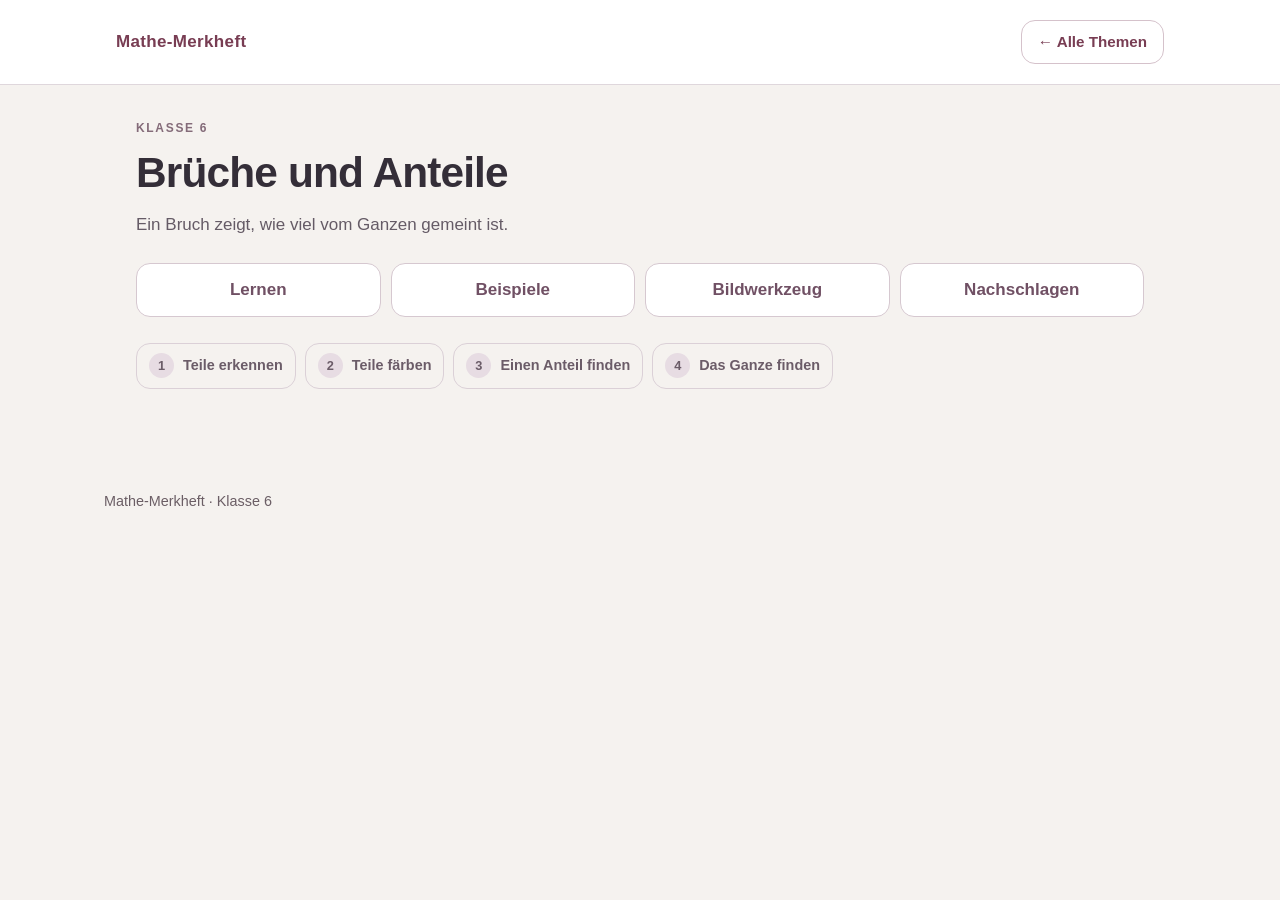
==== brueche.html @ 43931e5a "Abgenommene Erklär-Assets V2 mit frischer Browser-Cachekennung für brueche.html" ====
<!doctype html>
<html lang="de"><head><meta charset="utf-8"><meta name="viewport" content="width=device-width,initial-scale=1"><title>Brüche und Anteile · Mathe-Merkheft</title>
<link rel="stylesheet" href="merkheft.css?v=20261031r21"><link rel="stylesheet" href="bildlabor.css?v=20261031r21"><link rel="stylesheet" href="anfasslabor.css?v=20261031r21"><link rel="stylesheet" href="rechenbilder.css?v=20261031r21"><link rel="stylesheet" href="course.css?v=20261104e2"></head>
<body data-topic="brueche" class="course-page"><header><div class="course-top"><a href="index.html" class="brand">Mathe-Merkheft</a><a href="index.html" class="home-link">← Alle Themen</a></div></header>
<main id="course-main"><div class="course-heading"><span class="course-kicker">KLASSE 6</span><h1>Brüche und Anteile</h1><p id="course-goal"></p></div>
<nav class="course-tabs" aria-label="Bereich wählen"><button type="button" data-mode="learn" aria-controls="learn-pane">Lernen</button><button type="button" data-mode="examples" aria-controls="examples-pane">Beispiele</button><button type="button" data-mode="tool" aria-controls="tool-pane">Bildwerkzeug</button><button type="button" data-mode="reference" aria-controls="reference-pane">Nachschlagen</button></nav>
<section id="learn-pane"><nav id="lesson-path" aria-label="Lernweg"></nav><div id="learn-reader"></div></section>
<section id="examples-pane" hidden><label class="example-label" for="example-select">Welche Aufgabe möchtest du ansehen?</label><select id="example-select"></select><div id="example-reader"></div><nav class="example-pager" aria-label="Beispiel wechseln"><button id="case-prev" type="button">← Voriges Beispiel</button><span id="case-position" aria-live="polite"></span><button id="case-next" type="button">Nächstes Beispiel →</button></nav></section>
<section id="tool-pane" hidden><div class="tool-note">Hier kannst du eigene Zahlen ausprobieren.</div><section id="werkzeug" class="lab"><h2>Das Bild verändern</h2></section></section>
<section id="reference-pane" hidden></section>
<noscript>Bitte aktiviere JavaScript, damit du die Bilder und Rechenschritte sehen kannst.</noscript></main><footer>Mathe-Merkheft · Klasse 6</footer>
<script src="course-data.js?v=20261031r21" defer></script><script src="bildlabor.js?v=20261031r21" defer></script><script src="werkzeugbilder.js?v=20261031r21" defer></script><script src="anfasslabor.js?v=20261031r21" defer></script><script src="rechenbilder.js?v=20261031r21" defer></script><script src="erklaer-entscheidungen.js?v=20261104e2" defer></script><script src="course.js?v=20261104e2" defer></script></body></html>
---- merkheft.css ----
@charset "UTF-8";
:root{--paper:#fffdf8;--bg:#f4eee7;--ink:#302930;--muted:#6b5e65;--brand:#783d53;--blue:#326b82;--gold:#b77730;--line:#dfd2cb;--rose:#f4e3e8;--soft:#e8f0ef;--shadow:0 8px 28px #55313b0a}
*{box-sizing:border-box}html{scroll-behavior:auto;scroll-padding-top:18px}body{margin:0;color:var(--ink);background:var(--bg);font:17px/1.7 Arial,Helvetica,sans-serif}header{background:var(--brand);color:white}.top{max-width:1120px;margin:auto;display:flex;align-items:center;justify-content:space-between;gap:16px;padding:20px 24px}.brand{font-weight:700;letter-spacing:.02em;color:inherit;text-decoration:none}main{max-width:1120px;padding:38px 24px 56px;margin:auto}h1{font-size:clamp(2rem,5vw,3.5rem);line-height:1.15;font-weight:700;letter-spacing:-.035em;margin:14px 0 20px;max-width:900px}h2{font-size:1.5rem;line-height:1.35;margin:0 0 22px}h3{font-size:1.28rem;line-height:1.4;margin:4px 0 22px}a{color:var(--brand)}button,input,select{font:inherit}button,select,input[type=search],input[type=number]{min-height:48px;border:1px solid var(--line);border-radius:14px;padding:10px 14px;background:#fff;color:var(--ink);max-width:100%}button{cursor:pointer;color:var(--brand);font-weight:700}button:hover,summary:hover{background:var(--rose)}button:focus-visible,summary:focus-visible,a:focus-visible,input:focus-visible,select:focus-visible{outline:3px solid var(--blue);outline-offset:4px}input[type=range]{accent-color:var(--brand);width:100%;min-height:44px;cursor:pointer}select{width:100%}label{font-weight:700;display:block}output{color:var(--brand);font-weight:700}section{margin:30px 0;background:var(--paper);border:1px solid var(--line);border-radius:24px;padding:28px;box-shadow:var(--shadow)}.eyebrow,.type{color:var(--brand);font-size:.76rem;letter-spacing:.12em;font-weight:700}.subtitle{color:var(--muted)}.nav,.topics{display:flex;flex-wrap:wrap;gap:10px;margin:26px 0}.nav a,.topics a{background:var(--paper);border:1px solid var(--line);border-radius:14px;min-height:48px;padding:10px 16px;text-decoration:none}.nav a:hover,.topics a:hover{background:var(--rose)}.rules{margin:0;padding-left:26px}.rules li{padding:10px 12px;margin:6px 0;border-radius:10px;background:#f6efeb}.rules li::marker{font-weight:700;color:var(--brand)}.fraction{display:inline-flex;vertical-align:middle;flex-direction:column;text-align:center;line-height:1.2;margin:3px .18em;min-width:.7em;font-variant-numeric:tabular-nums;white-space:nowrap}.fraction>span:first-child{border-bottom:1.5px solid currentColor;padding:0 .16em .12em}.fraction>span:last-child{padding:.12em .16em 0}.lab{background:linear-gradient(140deg,#fffdf8,#f8edf0);border-color:#cbaeb6}.controls{display:grid;grid-template-columns:repeat(2,minmax(0,1fr));gap:22px;margin:18px 0}.control-box{background:#ffffffb0;padding:16px;border:1px solid var(--line);border-radius:16px}.control-box small{color:var(--muted)}.board{margin:22px 0 10px;background:#fffdfb;padding:24px;border:1px solid var(--line);border-radius:18px;overflow:hidden}.board svg,.case-model svg{width:100%;height:auto;display:block;max-height:330px}.board svg text,.case-model svg text{font:16px Arial,Helvetica,sans-serif;fill:var(--ink)}.observation{padding:16px 18px;border-left:4px solid var(--blue);background:var(--soft);border-radius:12px;margin:18px 0}.explain{margin:10px 0;padding-left:23px}.explain li{margin:10px 0;padding-left:5px}.explain li::marker{color:var(--brand)}.navigator{display:grid;grid-template-columns:1fr 1fr;gap:12px 22px;background:#f5ece9;padding:20px;border:1px solid var(--line);border-radius:18px;margin-bottom:28px}.navigator label:first-child{grid-column:1;grid-row:1}.navigator input{grid-column:1;grid-row:2;width:100%}.navigator label[for=task-jump]{grid-column:2;grid-row:1}.navigator select{grid-column:2;grid-row:2}.navigator output{align-self:center}.navigator button{justify-self:end}.case{border:1px solid var(--line);border-radius:20px;margin:24px 0 32px;padding:26px;background:white;scroll-margin-top:18px}.case:target,.case:focus{outline:3px solid #bd8b9c;outline-offset:4px}.question{background:#f7f0e9;border-radius:14px;padding:18px;margin-bottom:20px}.question b,.heft>b,.control>b{display:block;font-size:.8rem;color:var(--brand);text-transform:uppercase;letter-spacing:.06em;margin-bottom:12px}details{border:1px solid var(--line);border-radius:14px;margin:12px 0;background:#fffdfb;padding:0 16px}summary{cursor:pointer;padding:14px 0;font-weight:700;min-height:52px;line-height:1.5}details[open]>summary{border-bottom:1px solid var(--line);margin-bottom:16px}details[open]{padding-bottom:14px}.pit{border-color:#e3c9a3;background:#fff8ee}.transfer{border-color:#bed4cc;background:#f0f7f3}.work-steps{list-style:none;padding:0;counter-reset:step}.work-steps>li{border-left:3px solid #b8d2d4;padding:8px 14px;margin:18px 0;background:#f3f8f7;border-radius:0 12px 12px 0}.work-steps>li>b{font-size:.85rem;color:var(--blue)}.step-actions{display:flex;align-items:center;gap:14px;flex-wrap:wrap;padding:12px 0}.step-progress{font-size:.9rem;color:var(--muted)}.heft{padding:18px;background:repeating-linear-gradient(#fdfbf7,#fdfbf7 31px,#e8e1d8 32px);border:1px solid var(--line);border-radius:12px;margin:18px 0}.math-line{min-height:36px;padding:8px 0;overflow-wrap:anywhere}.control{margin:18px 0;padding:16px;background:#eaf3ee;border-radius:12px}.case-model{padding:12px 0}.tiles{display:grid;gap:4px;margin:12px auto;max-width:540px}.tile{aspect-ratio:1;background:#efe8de;border:1px solid #b8a8a2;border-radius:3px}.tile.on{background:var(--brand)}.tile.small{aspect-ratio:1.7}.bar{height:54px;display:flex;border:1px solid #6c4b58;background:#f8f0eb;border-radius:5px;overflow:hidden;margin:12px 0}.bar i{flex:1;border-right:1px solid #957480;min-width:0}.bar i:last-child{border:0}.bar .on{background:var(--brand)}.bar-row{margin:16px 0}.math-label{text-align:center;font-size:1.4rem;margin:18px 0;line-height:1.8;overflow-wrap:anywhere}.two-models{display:grid;grid-template-columns:1fr 1fr;gap:24px}.caption{font-size:.9rem;color:var(--muted);margin:10px 0}.swatch{display:inline-block;width:12px;height:12px;border-radius:3px;background:var(--brand);margin-right:6px}.swatch.blue{background:var(--blue)}.place-table{width:100%;border-collapse:separate;border-spacing:4px;text-align:center;font-variant-numeric:tabular-nums}.place-table th{font-size:.85rem;color:var(--muted)}.place-table td{padding:12px 4px;background:#f1ece7;border-radius:7px}.place-table .decisive{background:#f2d29d;font-weight:700;outline:2px solid var(--gold)}.unit-chain{display:flex;flex-wrap:wrap;gap:10px}.unit-chain span{padding:8px 12px;border-radius:12px;background:var(--soft)}.home-grid{display:grid;grid-template-columns:repeat(3,minmax(0,1fr));gap:20px;margin:36px 0}.topic-card{text-decoration:none;color:var(--ink);padding:24px;border:1px solid var(--line);border-radius:22px;background:var(--paper);box-shadow:var(--shadow)}.topic-card:hover{border-color:var(--brand);transform:translateY(-2px)}.topic-card h2{font-size:1.26rem;margin:14px 0}.topic-card small{display:block;color:var(--brand);margin-top:20px;line-height:1.5}.topic-num{font-size:1.4rem;color:var(--brand)}.intro-list{padding-left:22px;color:var(--muted)}.intro-list li{padding:6px 0}footer{max-width:1120px;margin:auto;padding:24px;color:var(--muted);font-size:.9rem}[hidden]{display:none!important}#no-cases{padding:24px}.sr-only{position:absolute;width:1px;height:1px;overflow:hidden;clip-path:inset(50%)}
@media(max-width:760px){.home-grid{grid-template-columns:1fr 1fr}.controls{gap:12px}.board{padding:14px}section{padding:22px}.case{padding:20px}.place-table th{font-size:.72rem}}
@media(max-width:540px){body{font-size:16px}.top{padding:16px;flex-wrap:wrap}main{padding:24px 14px}.home-grid,.controls,.two-models,.navigator{grid-template-columns:1fr}.navigator>*{grid-column:1!important;grid-row:auto!important}.navigator label[for=task-jump]{margin-top:8px}.navigator button{justify-self:stretch}section{padding:19px 15px;border-radius:18px}.case{padding:18px 12px}.board{padding:10px}.nav a{padding:10px 12px}h1{font-size:2.2rem}.math-label{font-size:1.2rem}.question{padding:14px}.heft{padding:13px}.place-table th{font-size:.65rem}.place-table td{padding:8px 2px}.step-actions button{width:100%}}
@media(prefers-reduced-motion:reduce){html{scroll-behavior:auto}.topic-card:hover{transform:none}}
@media print{body{background:white;font-size:11pt}header{background:white;color:black}main{padding:0}section,.case{box-shadow:none;break-inside:avoid}.nav,.controls,.navigator,.step-actions,footer{display:none}.work-steps>li[hidden],.heft[hidden],.control[hidden]{display:block!important}details{border:none}details>summary{font-weight:700}.home-grid{grid-template-columns:1fr 1fr}.lab{background:white}.board{break-inside:avoid}}

.task-lines{margin:0;padding-left:22px}.task-lines li{margin:12px 0;padding-left:4px}.task-lines li::marker{color:var(--brand)}.task-lines li:first-child{margin-top:0}.task-lines li:last-child{margin-bottom:0}
.word-help dl{margin:0}.word-help dt{font-weight:700;color:var(--brand);margin-top:24px;padding-bottom:6px;border-bottom:1px solid var(--line)}.word-help dt:first-child{margin-top:0}.word-help dd{margin:0;padding-top:4px}

/* Ruhige Leseansicht: eine Karte, Auswahl nur bei Bedarf. */
.task-picker{margin:0 0 24px;background:#f5ece9}
.task-picker .navigator{margin:14px 0 4px;padding:0;border:0;background:transparent}
.task-picker #no-cases{grid-column:1/-1;padding:12px;background:#fff8ee;border-radius:10px}
.reader-current{font-weight:700;color:var(--brand);line-height:1.6;scroll-margin-top:20px;margin:18px 0}
.case-pager{display:grid;grid-template-columns:minmax(0,1fr) auto minmax(0,1fr);align-items:center;gap:12px}
.case-pager button{font-size:.9rem;line-height:1.4;min-height:54px}
.case-pager button:last-child{background:var(--brand);color:white;border-color:var(--brand)}
.case-pager button:disabled{opacity:.42;cursor:default}
.pager-count{font-size:.9rem;color:var(--muted);font-variant-numeric:tabular-nums;white-space:nowrap}
.cases .case{margin:22px 0}
@media(max-width:540px){.case-pager{grid-template-columns:1fr 1fr;gap:10px}.case-pager .pager-count{grid-column:1/-1;grid-row:1;text-align:center}.case-pager button{padding:10px 8px}.reader-current{font-size:.95rem}}
@media print{.task-picker,.case-pager,.reader-current{display:none}.cases .case[hidden]{display:block!important}}

/* Gleiche Bedeutung, gleiche Farbe – zusätzlich immer mit Textüberschrift. */
.knowledge-box{border-left-width:5px}
.rules-box{border-color:#bca5cf;background:#f8f3fc}
.rules-box h2{color:#634574}
.rules-box .rules{list-style:disc;padding-left:24px}
.rules-box .rules li{background:#fffafd;border:1px solid #e7dced;margin:12px 0;padding:12px 14px;line-height:1.85}
.rules-box .rules li::marker{color:#795292}
.memory-box{border-color:#d1ac52;background:#fff8e4}
.memory-box h2{color:#7b5d20}
.memory-box .explain>li{margin:15px 0;padding:4px 8px;line-height:1.9}
.memory-box .explain>li::marker{color:#9a7528}
.thought,.worked{background:#f0f7fb;border-color:#b8d2df}
.thought>summary,.worked>summary{color:#2e6178}
.question{background:#f7f3ee;border:1px solid #e1d4c9;padding:20px;margin-bottom:24px}
.question>b{font-size:.85rem;color:#66505e;letter-spacing:.08em}
.task-lines{padding-left:23px;line-height:1.9}
.task-lines>li{margin:15px 0;padding-left:6px}
.explain{line-height:1.9}
.explain>li{margin:14px 0;padding-left:6px}
.work-steps>li{padding:14px 16px;margin:22px 0;background:#f8fcfe;border-left-color:#80afc3}
.work-steps>li.current-step{background:#e8f4fb;border-left-color:#3d7e9b}
.work-steps>li>b{color:#2e6178;font-size:.9rem}
.word-help dd .explain>li{margin:14px 0}
.pit{background:#fff2ec;border-color:#ddb8a8}.pit>summary{color:#8e4b35}
.transfer{background:#f1f7fa;border-color:#bed3de}.transfer>summary{color:#2e6178}
.relation-group{background:#f5fafe;border-color:#bed3de}
.heft{line-height:1.9;margin:24px 0;padding:20px}
.math-line{padding:11px 0;min-height:42px}
@media(max-width:540px){.question{padding:17px 14px}.task-lines>li{margin:15px 0}.rules-box .rules li{padding:12px 10px}.work-steps>li{padding:12px;margin:20px 0}.heft{padding:15px}.memory-box .explain>li{padding-left:3px}}

/* Expliziter Rückweg zur Themenübersicht in jeder Kapitelkopfzeile. */
.top{flex-wrap:wrap}
.overview-back{display:inline-flex;align-items:center;justify-content:center;min-height:48px;padding:9px 16px;margin-left:auto;border:1px solid #ffffffb3;border-radius:14px;background:#fffdf8;color:#783d53;font-weight:700;text-decoration:none;white-space:nowrap;line-height:1.5}
.overview-back:hover{background:#f4e3e8}
@media(max-width:540px){.overview-back{flex-basis:100%;margin-left:0}}
@media print{.overview-back{display:none}}
.answer-block{margin-top:24px;padding:18px;border:1px solid #b8d1c1;border-left:4px solid #528368;border-radius:14px;background:#eff8f1;line-height:1.9}.heft .answer-block>b{display:block;color:#37684b;font-size:.85rem;letter-spacing:.06em;text-transform:uppercase;margin-bottom:12px}.answer-block .explain{margin-bottom:0}.answer-block .explain>li{margin:12px 0}.pit .explain b{color:#8e4b35}.pit summary{line-height:1.6}
@media(max-width:540px){.answer-block{padding:15px 12px;margin-top:20px}}
/* Beispiele tragen den Einstieg; lange Regeln bleiben auf Abruf erreichbar. */
#grundlage.rules-box{background:#fffdf8;border-color:#d7c8e2}
#grundlage.rules-box>h2{color:#513b62}
.quick-choice{display:flex;flex-wrap:wrap;gap:9px;margin-bottom:20px}.quick-choice button{background:white;color:#624777;border-color:#d8c9e2;font-size:.92rem;padding:10px 14px}.quick-choice button[aria-pressed=true]{background:#624777;color:white;border-color:#624777}
.quick-example{border:1px solid #e3d8e9;border-radius:18px;padding:22px;background:#faf6fd}.quick-example h3{font-size:1.2rem;margin:0 0 16px}.quick-question{padding:15px 18px;background:white;border-radius:12px;line-height:1.9;font-weight:700}.quick-calculation{padding-left:28px;margin:22px 0;line-height:1.9;font-size:1.18rem}.quick-calculation li{padding:8px 7px;margin:10px 0}.quick-calculation li::marker{color:#80618f;font-size:.85rem;font-weight:700}.quick-answer{padding:16px 18px;border-left:4px solid #56866b;border-radius:12px;background:#eaf4ed;font-weight:700;line-height:1.9}.quick-rule{margin-top:20px;line-height:1.9;padding:14px 16px;border-radius:12px;background:#fff3ce}.quick-rule b{color:#806021}.quick-deeper{display:inline-block;margin-top:20px;font-size:.92rem;padding:8px 0;line-height:1.6}.rules-reference{margin-top:22px;background:#f8f3fc}.rules-reference>summary{color:#745486}.rules-reference .rules{margin-top:16px}
@media(max-width:540px){.quick-choice{gap:7px}.quick-choice button{flex:1 1 80px;font-size:.85rem;padding:9px 8px}.quick-example{padding:17px 12px}.quick-question{padding:13px 12px}.quick-calculation{font-size:1.08rem;padding-left:24px}.quick-answer,.quick-rule{padding:13px 12px}}
@media print{.quick-choice{display:none}.quick-examples .quick-example[hidden]{display:block!important}.quick-example{break-inside:avoid;margin-bottom:20px}}
.example-visual{margin:22px 0 18px;padding:18px 12px;background:#fffdfb;border:1px solid #dfd2e5;border-radius:18px;overflow:hidden}.example-visual svg{display:block;width:100%;height:auto;max-height:380px;font-family:Arial,Helvetica,sans-serif}.example-visual figcaption{padding:14px 10px 2px;color:#66566e;line-height:1.8;font-size:.95rem}.example-visual svg text{font-family:Arial,Helvetica,sans-serif}.example-visual+.quick-calculation{margin-top:14px}
@media(max-width:540px){.example-visual{padding:14px 4px;margin:18px 0}.example-visual figcaption{font-size:.88rem;padding:12px 8px 0}.example-visual svg{min-height:140px;max-height:none}}
@media print{.example-visual{break-inside:avoid}.example-visual svg{max-height:240px}}
.school-chain{display:inline-flex;align-items:center;gap:14px;flex-wrap:wrap;max-width:100%;vertical-align:middle}.school-equals{display:inline-grid;grid-template-rows:auto auto auto;align-items:center;justify-items:center;vertical-align:middle;line-height:1.25;padding:3px 6px;gap:4px}.school-equals>span:first-child,.school-equals>span:last-child{font-size:.7em;font-weight:700;color:#326b82;white-space:nowrap}.school-equals>span:nth-child(2){font-size:1.1em;color:var(--ink)}.school-row{display:flex;flex-wrap:wrap;align-items:center;gap:12px 22px;line-height:1.9;max-width:100%}.school-label{font-size:.85em;color:#5f5366;flex:0 1 230px}.school-calculation{font-size:1.15rem;line-height:1.9;padding:6px 0}.school-calculation .school-chain{font-size:1.2em}.work-steps>li{padding-top:10px;padding-bottom:10px}.why-steps{background:#f6f9fc;border-color:#cbdce6}.why-steps>summary{font-size:.9rem;color:#476a7b}.school-picture{margin:18px 0;background:white;padding:14px;border:1px solid #e3d8e9;border-radius:16px}.school-picture svg{width:100%;height:auto;max-height:240px;display:block}.school-picture svg text{font:24px Arial,sans-serif;fill:#483751}
@media(max-width:540px){.school-calculation{font-size:1.04rem}.school-row{display:grid;grid-template-columns:1fr;gap:6px}.school-label{font-size:.86em}.school-chain{gap:8px}.school-calculation .school-chain{font-size:1.1em}.school-equals{padding:2px 3px}.school-picture{padding:10px 4px}}
.school-row>span{min-width:0;max-width:100%;overflow-wrap:anywhere}

/* Eine Rechnung wie im Schulheft; weitere Hilfe folgt erst darunter. */
.work-steps{list-style:none;padding-left:0;counter-reset:none}
.work-steps>li{margin:16px 0;padding:12px 16px;border-left:3px solid #80afc3;border-radius:10px}
.school-label{flex-basis:250px;font-size:.94em;color:#365f72}
.school-calculation{font-size:1.12rem;line-height:1.9}
.heft:has(.answer-block){background:transparent;border:0;padding:0;margin:18px 0}
.worked .step-actions{margin:16px 0}
.worked .step-actions button{background:#fff;color:#426d80;border:1px solid #a9c5d3}
.thought{margin-top:20px;background:#f0f7fb}
.thought .why-steps,.thought .transfer{margin-top:16px}
.control>summary{color:#37684b}
@media(max-width:540px){.school-row{gap:8px}.school-calculation{font-size:1.03rem}.work-steps>li{padding:12px 10px;margin:16px 0}.school-label{flex-basis:auto}}

.linked-picture .scene-note{display:none}
---- bildlabor.css ----
.scene-stage{background:#fffdfb;border:1px solid #d8c5c4;border-radius:20px;padding:22px;margin:22px 0}.scene-stage h3{font-size:1.2rem;margin:18px 0}.scene-board{min-height:200px}.scene-board svg,.linked-board svg{display:block;width:100%;height:auto;max-height:none}.scene-board svg text,.linked-board svg text{font:19px Arial,sans-serif;fill:var(--ink)}.scene-board svg .on-dark,.linked-board svg .on-dark{fill:white;font-weight:700}.scene-board svg rect,.linked-board svg rect{stroke:#9e858b;stroke-width:.7}.cut-line{stroke:#59434e;stroke-width:1.2;fill:none}.new-cut{stroke-dasharray:80;animation:draw-cut .6s ease both}.guide-cut{stroke:#9b5c1e;stroke-width:1;stroke-dasharray:5 5;fill:none}.axis{stroke:#6b5e65;stroke-width:2;fill:none}.zoom-link{stroke:#ba8c50;stroke-width:1.5;stroke-dasharray:5 5;fill:none}.group-outline{stroke:#326b82!important;stroke-dasharray:5 4}.unknown-part{stroke-dasharray:5 4}.plate{fill:white;stroke:#b9c9cd;stroke-width:3}.muted-plate{opacity:.2}.moving-piece{transform:translate(var(--tx),var(--ty));animation:move-piece .7s cubic-bezier(.3,.1,.2,1) both}.layer{animation:layer-in .35s ease both}.scene-equation{padding:18px 12px;margin:16px 0;font-size:1.28rem;text-align:center;background:#f6eee9;border-radius:14px;overflow-wrap:anywhere}.scene-note{padding:12px 16px;background:#edf4f2;border-left:4px solid #326b82;border-radius:8px;line-height:1.65}.scene-actions{display:flex;align-items:center;justify-content:space-between;gap:14px;flex-wrap:wrap}.scene-actions button{background:white;min-width:120px}.scene-actions button:disabled{opacity:.4;cursor:default}.scene-actions output{font-size:.9rem}.stage-dots{display:flex;gap:10px}.stage-dots span{width:36px;height:36px;border-radius:50%;display:flex;align-items:center;justify-content:center;background:#eee5dd;color:#79636c;font-weight:700}.stage-dots .done{background:var(--brand);color:white}.invariant{background:#eef5f1;margin-top:22px}.lab-legend{display:flex;gap:10px;flex-wrap:wrap;font-size:.82rem;margin-top:8px}.lab-legend span{padding:6px 10px;border-radius:8px;background:white}.part-key{border-left:5px solid #783d53}.whole-key{border-left:5px solid #326b82}.unit-key{border-left:5px solid #9b5c1e}.part-color{color:#783d53}.whole-color{color:#326b82}.unit-color{color:#9b5c1e}.operation{display:block;font-size:.95rem;color:#326b82;padding:8px}.transfer-switch{margin-top:20px;padding-top:18px;border-top:1px solid #d8c5c4}#scene-transfer-note{margin-top:16px;padding:15px;background:#edf4f2;border-radius:12px}.linked-picture{background:#fff;border:1px solid #d6e4df;border-radius:16px;padding:16px;margin:14px 0}.linked-board{padding:12px 0}.linked-board .scene-equation{font-size:1.1rem}.linked-board .scene-note{font-size:.9rem}.linked-state{font-size:.85rem;color:#326b82;border-top:1px solid #d6e4df;padding-top:12px}.linked-board .picture-focus{outline:2px solid #326b82}.work-steps>li.current-step{border-left-color:#783d53;background:#f6eaf0}.fraction>span:first-child{color:#783d53}.fraction>span:last-child{color:#326b82}.amount-bands{padding:16px 0}.amount-bands .bar{height:25px}.amount-bands .bar i{border:0}.amount-bands .on{background:#326b82}.number-facts{display:grid;grid-template-columns:repeat(2,minmax(0,1fr));gap:12px}.number-facts>div{padding:15px;border-radius:12px;background:#f2ece7}.number-facts strong{display:block;font-size:1.25rem;color:#783d53}.relation-group{padding:14px;border:1px solid #b8cfca;border-radius:14px;margin:12px 0}.relation-group.current{border:2px solid #783d53;background:#f6eaf0}
@keyframes move-piece{from{transform:translate(var(--sx),var(--sy))}to{transform:translate(var(--tx),var(--ty))}}@keyframes draw-cut{from{stroke-dashoffset:80}to{stroke-dashoffset:0}}@keyframes layer-in{from{opacity:.15;transform:translateY(-25px)}to{opacity:1;transform:translateY(0)}}
@media(max-width:540px){.scene-stage{padding:14px 10px}.scene-actions{display:grid;grid-template-columns:1fr 1fr;gap:10px}.scene-actions output{grid-column:1/-1;grid-row:1;text-align:center}.scene-actions button{font-size:.92rem;padding:10px;min-width:0}.scene-equation{font-size:1.08rem;padding:12px 8px}.linked-picture{padding:10px}.lab-legend{font-size:.75rem}.number-facts{grid-template-columns:1fr}.scene-board svg text,.linked-board svg text{font-size:20px}}
@media(prefers-reduced-motion:reduce){.moving-piece,.new-cut,.layer{animation:none}}
@media print{.scene-actions,.stage-dots,.transfer-switch,.lab-legend{display:none}.moving-piece,.layer,.new-cut{animation:none}.scene-stage,.linked-picture{break-inside:avoid}.scene-equation{font-size:12pt}}

@media(max-width:540px){.scene-board svg .on-dark,.linked-board svg .on-dark{font-size:32px}}

.unit-line{stroke:#302930;stroke-width:3;fill:none}

@media(max-width:540px){.scene-board svg text,.linked-board svg text{font-size:28px}.scene-board svg text.scene-small,.linked-board svg text.scene-small{font-size:20px}}

.mini-explain{margin:0;padding-left:20px}.mini-explain li{margin:10px 0;padding-left:3px}.mini-explain li:first-child{margin-top:0}.mini-explain li:last-child{margin-bottom:0}
---- anfasslabor.css ----
.direct-workspace{margin:22px 0}.direct-instruction{padding:16px 20px;background:#edf4f1;border-left:4px solid #326b82;border-radius:12px}.direct-controls{display:grid;grid-template-columns:repeat(2,minmax(0,1fr));gap:16px;margin:22px 0}.direct-controls label{background:#fffaf5;border:1px solid #dfd2cb;border-radius:14px;padding:14px}.direct-controls input,.direct-controls select{display:block;width:100%;margin-top:12px}.hands-board{padding:20px;background:#fffdfb;border:1px solid #dfd2cb;border-radius:20px;overflow:hidden}.hands-board svg{width:100%;height:auto;display:block;max-height:none}.hands-board svg text{font:23px Arial,sans-serif;fill:#302930;pointer-events:none}.hands-answer{padding:18px;text-align:center;font-size:1.25rem;background:#f5e9df;border-radius:14px;margin:18px 0;overflow-wrap:anywhere}.hands-explain{background:#f0f5f3;padding:16px 20px;border-radius:14px}.hands-message{min-height:24px;font-weight:700;color:#326b82;margin:14px 0}.hands-actions{display:flex;gap:12px;flex-wrap:wrap;margin:18px 0}.hands-actions button{background:#fffdfb}.guided-follow{border-color:#cfbcc2;margin-top:28px;background:#fcf7f7}.guided-follow>summary{font-size:1rem}.touch-part{cursor:pointer;fill:#eee5d8;stroke:#fffdf8;stroke-width:3;transition:fill .15s}.touch-part.selected-part{fill:#783d53}.touch-part:focus-visible{stroke:#326b82;stroke-width:6;outline:none}.hands-board .touch-part[fill="#783d53"]{fill:#783d53}.fraction-parts{display:grid;grid-template-columns:repeat(var(--parts),1fr);gap:8px;max-width:620px;margin:auto}.square-part{aspect-ratio:1;min-height:50px;background:#eee5d8;border:2px solid white;font-size:1rem}.square-part.filled{background:#783d53;color:white}.work-cut{stroke:#4b3a42;stroke-width:1.4;fill:none}.work-history{padding-left:24px;margin:15px 0}.work-history li{margin:12px 0}.comparison-guide{stroke:#ad6b22;stroke-dasharray:7 5;stroke-width:2;fill:none}.loose-pieces{border:2px dashed #bdacaf;border-radius:14px;padding:16px;margin-bottom:20px;min-height:100px}.loose-pieces h3,.bundle-box h3,.place-stock h3,.exchange-bucket h3{font-size:1rem;margin:0 0 12px}.token-row{display:flex;flex-wrap:wrap;gap:8px;min-height:45px;margin:14px 0}.bundle-token{min-width:48px;min-height:54px;padding:5px 10px;background:#f3e1e8;cursor:grab;touch-action:manipulation}.bundle-token.chosen{outline:3px solid #ad6b22;outline-offset:2px}.bundle-token:active{cursor:grabbing}.bundle-boxes{display:grid;grid-template-columns:repeat(2,minmax(0,1fr));gap:16px}.bundle-box{border:2px solid #b6ccd1;border-radius:16px;padding:16px;background:#f4f9f8}.bundle-box.full-box{background:#e4efe7;border-color:#568567}.bundle-box button[data-do=drop-here]{font-size:.85rem;margin-top:12px;width:100%}.line-axis{stroke:#4b3a42;stroke-width:2;fill:none}.drag-point{fill:#783d53;stroke:white;stroke-width:4;cursor:ew-resize;touch-action:none}.line-touch{cursor:crosshair;touch-action:none}.place-machine-row{display:grid;grid-template-columns:1fr 1fr;gap:18px;margin-bottom:22px}.place-stock{background:#f5e9df;border-radius:16px;padding:18px}.stock-number{font-size:2rem;color:#783d53;font-weight:700}.stock-symbols{display:flex;flex-wrap:wrap;gap:6px;margin:12px 0}.place-coin{padding:5px 8px;min-width:44px;min-height:50px;cursor:grab;background:#f5dfe7}.place-coin.t{background:#d9e8ed}.place-stock small{display:block;color:#62575d}.exchange-bucket{border:2px dashed #326b82;background:#eff6f5;border-radius:16px;padding:18px}.bucket-slots{display:grid;grid-template-columns:repeat(5,1fr);gap:5px;margin:18px 0}.bucket-slots i{display:block;aspect-ratio:1;background:#fffdf8;border:1px solid #b6ccd1;border-radius:4px}.bucket-slots .slot-filled{background:#783d53}.whole-stock{padding:14px;background:#e4efe7;border-radius:12px;margin:12px 0}.loupe-table{table-layout:fixed}.loupe-table th button{font-size:.8rem;padding:7px 3px;width:100%;overflow-wrap:anywhere;line-height:1.35}.loupe-table th button[aria-pressed=true]{background:#f1d59f;border-color:#ad6b22}.loupe-handle{fill:#f6ddaa;stroke:#ad6b22;stroke-width:4;cursor:ew-resize;touch-action:none}.loupe-detail{border:2px solid #d6b174;border-radius:16px;padding:18px;margin:12px 0}.loupe-detail h3{font-size:1.1rem}.digit-detail{margin:16px 0}.ten-cells{display:grid;grid-template-columns:repeat(10,1fr);gap:3px;margin-top:10px}.ten-cells i{aspect-ratio:1;border:1px solid #c5b8ae;background:#f4eee6;border-radius:3px}.ten-cells .purple-cell{background:#783d53}.ten-cells .blue-cell{background:#326b82}.unit-line-parts{display:grid;grid-template-columns:repeat(10,1fr);gap:2px;padding:25px 0}.unit-line-parts button{min-width:0;padding:4px;min-height:60px;border-radius:3px;background:#eee5d8}.unit-line-parts .filled,.area-unit-grid .filled{background:#326b82;color:white}.area-unit-grid{display:grid;grid-template-columns:repeat(10,1fr);gap:2px;max-width:500px;margin:auto}.area-unit-grid button{min-width:0;min-height:0;aspect-ratio:1;padding:0;border:1px solid #c1b6a9;border-radius:2px;background:#f3ece2}.area-unit-grid button.filled{background:#326b82}.cube-grid{stroke:#57717e;stroke-width:.8;fill:none}.cube-edge{stroke:#326b82;stroke-width:2;fill:none}.cube-touch{cursor:grab;touch-action:none}.cube-touch:active{cursor:grabbing}.slice-caption{font-size:.9rem;padding:12px;background:#fff1d8;border-radius:10px}
@media(max-width:600px){.direct-controls,.bundle-boxes,.place-machine-row{grid-template-columns:1fr}.hands-board{padding:14px 8px}.hands-actions button{flex:1 1 135px;font-size:.9rem}.hands-answer{font-size:1.1rem}.hands-board svg text{font-size:25px}.place-stock,.exchange-bucket{padding:14px}.loupe-table th button{font-size:.8rem}.unit-line-parts button{font-size:.75rem}.guided-follow>summary{font-size:.94rem}.square-part{min-height:40px;padding:4px}.stock-symbols{max-width:100%}}
@media(prefers-reduced-motion:reduce){.touch-part{transition:none}}
@media print{.direct-controls,.hands-actions,.hands-message,.direct-instruction,.stock-symbols{display:none}.hands-board{break-inside:avoid}}

.fraction-parts{aspect-ratio:3/1;grid-template-rows:repeat(var(--rows),1fr)}.fraction-parts .square-part{aspect-ratio:auto;min-height:0}

/* Bild zuerst: große Arbeitsfläche, kompakte Werkzeuge und Erklärungen auf Abruf. */
body{--play-purple:#9270b2;--play-gold:#efbf61;--play-mint:#a7cdbf}
.lab{background:#fcfaff;border-color:#ddd1e6;padding:30px;position:relative}
.lab>.eyebrow{color:#82629a}.lab>h2{font-size:clamp(1.5rem,3vw,2rem);margin-bottom:4px}
.direct-workspace{margin-top:18px}.play-banner{display:flex;align-items:center;gap:18px;margin-bottom:18px}.play-emblem{display:block;flex:0 0 100px;width:100px;background:#f0e8f5;border-radius:24px;transform:rotate(-4deg)}.play-emblem svg{width:100%;height:auto;display:block}.play-kicker{display:block;color:#786385;font-size:.75rem;font-weight:700;letter-spacing:.09em;text-transform:uppercase}.play-banner h3{font-size:clamp(1.15rem,2.6vw,1.65rem);margin:6px 0;max-width:590px}
.touch-tip{display:flex;align-items:center;gap:10px;font-size:.92rem;line-height:1.5;color:#5c4964;padding:10px 0 18px}.touch-symbol{width:32px;height:32px;display:grid;place-items:center;flex-shrink:0;border-radius:50%;background:#f5e4be;color:#73531f;font-size:1.2rem;font-weight:700}
.play-stage{border-radius:24px;background:radial-gradient(ellipse at 20% 15%,#fffdf9 0,#f5effa 55%,#e9f1ed 100%);border:1px solid #dfd4e6;padding:20px;box-shadow:inset 0 2px 8px #fff,0 14px 28px #59426b08}
.hands-board{background:transparent;border:0;border-radius:0;padding:10px 12px;overflow:visible}.hands-board>svg{max-height:370px;filter:drop-shadow(0 9px 7px #4534580a)}
.hands-answer{border:1px solid #ffffffa6;background:#ffffffd9;box-shadow:0 5px 18px #513b6208;margin:18px 0 0;padding:14px 18px;font-size:1.5rem;border-radius:18px;font-weight:700;color:#513b62;line-height:1.8}.answer-label{display:block;font-weight:700;font-size:.7rem;letter-spacing:.1em;text-transform:uppercase;color:#80688a;margin-bottom:6px}.hands-answer .fraction{margin:0 .25em}.hands-answer .fraction>span:first-child{color:#824769}.hands-answer .fraction>span:last-child{color:#357b87}
.hands-actions{gap:10px;margin:12px 0 18px}.hands-actions button{border-color:#d7c8df;background:#fff;box-shadow:0 3px 0 #e7deec;font-size:.92rem;min-height:48px;transition:transform .15s,background .15s}.hands-actions button:first-child{background:#624777;color:#fff;border-color:#624777;box-shadow:0 3px 0 #463256}.hands-actions button:active{transform:translateY(2px);box-shadow:none}.hands-actions button:disabled{opacity:.4;cursor:default}
.model-settings,.model-reason,.model-help{margin:12px 0;border-color:#e1d8e8;background:#fffdff}.model-settings>summary{font-size:.95rem}.model-reason>summary{color:#416b65}.model-help>summary{color:#776b7d;font-size:.9rem}.model-settings[open]>summary{margin-bottom:0}.direct-controls{margin:16px 0 4px;gap:14px;align-items:start}.direct-controls label,.direct-controls .control-group{background:#f6f1f9;border:0;border-radius:14px;padding:14px;min-width:0}.direct-controls .control-group>label{padding:0;background:none;font-size:.86rem;margin-bottom:10px}.direct-controls>label{font-size:.86rem}.direct-controls select{background:white;min-height:44px;font-size:.95rem}.choice-row{display:flex;gap:7px;flex-wrap:wrap}.choice-row button{font-size:.86rem;min-height:44px;padding:8px 12px;border-radius:12px;border-color:#d8cce1;font-weight:700;line-height:1.4;background:white;color:#665270}.choice-row button[aria-pressed=true]{background:#624777;color:white;border-color:#624777;box-shadow:0 3px 8px #62477726}.visually-select{position:absolute!important;width:1px!important;height:1px!important;opacity:0!important;pointer-events:none!important;overflow:hidden!important;padding:0!important;border:0!important;clip-path:inset(50%)}
.hands-explain,.direct-instruction{background:transparent;padding:6px 4px;border:0;border-radius:0;font-size:1rem}.hands-message{font-size:.88rem;min-height:0;margin:10px 0;color:#417268}.hands-message:empty{display:none}
.pizza-slice{fill:#eee8df;stroke:#fffdf4;stroke-width:2}.pizza-slice.selected-part{fill:#f6c968}.pizza-slice:hover{filter:brightness(1.06)}.touch-part:focus-visible{stroke:#624777;stroke-width:5}.square-part{background:#eee6dc;border:2px solid #fff6e9;border-radius:8px;box-shadow:inset 0 0 0 2px #cec0af;color:#705342}.square-part.filled{background:linear-gradient(135deg,#95694c,#6d422f);box-shadow:inset 0 0 0 3px #b18561,0 3px 0 #583725;color:#fff7e8}.fraction-parts{gap:6px;max-width:610px;aspect-ratio:2.8/1;margin:25px auto}.work-cut{stroke:#fff9ed;stroke-width:2}.work-history{background:#ffffffa8;border-radius:14px;padding:10px 15px 10px 34px;font-size:.9rem;max-height:180px;overflow:auto}
.loose-pieces{border-color:#cbbad9;background:#ffffff91;padding:14px 16px;border-radius:20px}.loose-pieces h3{color:#725a81}.token-row{gap:10px;align-items:center}.bundle-token{display:flex;align-items:center;justify-content:center;gap:5px;padding:6px 8px;background:#fff;border:1px solid #d8c9e4;border-radius:15px;box-shadow:0 4px 0 #dcd0e7;min-width:64px;min-height:62px}.bundle-token svg{width:36px;height:36px;flex:0 0 36px;filter:none}.bundle-token .fraction{font-size:.85rem}.empty-slot{width:64px;height:62px;border:2px dashed #b9a9c9;border-radius:15px;background:#e8dfef66;display:block}.bundle-boxes{gap:14px}.bundle-box{background:#f3eef8;border:2px solid #d4c4e0;border-radius:20px;box-shadow:0 7px 0 #ded3e8;padding:16px}.bundle-box> b{color:#665074}.bundle-box.full-box{border-color:#83b49d;background:#e3f3e8;box-shadow:0 7px 0 #b4d4bd}.full-box> b::after{content:' · 1 Ganzes ✓';color:#426c51}.bundle-box .token-row{min-height:70px}.bundle-box button[data-do=drop-here]{color:#6c547b;background:#fff9;border:1px dashed #b9a4c9}
.place-machine-row{gap:12px;align-items:stretch}.place-stock{background:#fff9f4;border:1px solid #e4d1d8;box-shadow:0 4px 0 #e6d7df;border-radius:20px}.exchange-bucket{border:2px solid #99beb5;background:#edf7f1;border-radius:20px;position:relative}.stock-number{font-size:2.4rem;line-height:1.2;color:#7d527f}.place-coin{background:white;border:1px solid #d5c1e2;display:flex;align-items:center;gap:5px;box-shadow:0 3px 0 #d4c6df;border-radius:10px}.place-coin.t{background:#f6fcff}.place-coin .fraction{font-size:.72rem}.place-glyph{display:inline-block;width:16px;height:16px;background:#a585c4;border-radius:3px;box-shadow:inset 0 0 0 1px #7e599c}.place-glyph.t{height:36px;width:12px;background:repeating-linear-gradient(#71a9bc 0 3px,#e2eff3 3px 4px)}.bucket-slots{padding:10px;border-radius:14px;background:#d7e8df;gap:6px}.bucket-slots i{border-radius:5px;border:0;background:#f6fcf9;box-shadow:inset 0 2px 3px #38694d12}.bucket-slots .slot-filled{background:#a585c4;box-shadow:0 2px 0 #7e599c}.machine-progress{display:flex;align-items:center;gap:10px;flex-wrap:wrap;font-size:.85rem}.machine-progress>span[aria-hidden]{font-size:1.5rem;color:#507866}.machine-output{display:inline-block;background:white;border:1px solid #9abca9;padding:8px;border-radius:10px;color:#416b51}.whole-stock{background:#dcefe4;border:1px solid #b7d2c1}.place-table{margin-top:16px}.place-table td{font-size:1.2rem;background:#fff9}.place-table caption{font-size:.85rem;color:#66556c}
.loupe-handle{fill:#fff7dc;fill-opacity:.8;stroke:#a67c37;stroke-width:5}.loupe-detail{background:#fffdf5;border-color:#e8cc8e;border-radius:24px;box-shadow:0 7px 0 #ebdfc4;padding:20px}.loupe-detail h3{font-size:1rem;color:#7d602f}.digit-focus{display:flex;align-items:center;gap:14px;color:#7d527f}.digit-focus strong{display:grid;place-items:center;min-width:66px;min-height:66px;background:#ece1f4;border-radius:18px;font-size:2.3rem;line-height:1}.digit-focus>span{font-size:.9rem}.digit-b{color:#386f87}.digit-b strong{background:#dceef3}.ten-cells{gap:4px}.ten-cells i{border:0;background:#eee8dd;box-shadow:0 2px 0 #ddd2c3;border-radius:4px}.ten-cells .purple-cell{background:#a585c4}.ten-cells .blue-cell{background:#71a9bc}.loupe-table th button{background:#fffdf8;border-color:#d8c8e4}.loupe-table th button[aria-pressed=true]{background:#f6dfaa;box-shadow:0 3px 0 #d9b879}.loupe-table .decisive{background:#f9eac6;outline-color:#cc9b45}
.drag-point{fill:#8856a0;stroke:white;filter:drop-shadow(0 4px 2px #49315a30)}.line-axis{stroke:#756484}.comparison-guide{stroke:#a97d32}.area-unit-grid{padding:12px;background:#e3ecec;border-radius:12px;box-shadow:0 6px 0 #c5d5d6}.area-unit-grid button{border:0;border-radius:3px;background:#fffdf8;box-shadow:0 1px 0 #cbd7d6}.area-unit-grid button.filled{background:#71a9bc}.unit-line-parts button.filled{background:#71a9bc}.slice-caption{font-size:.88rem;background:#fff3cc;border:1px solid #ead394;color:#75602f}.cube-edge{stroke:#366979;stroke-width:2}.cube-grid{stroke:#426e7a;stroke-width:.8}
/* Wiedererkennbare Bildmotive auf der Themenauswahl. */
.topic-card{position:relative;overflow:hidden;transition:transform .18s,box-shadow .18s;border-color:#ded3e5;background:#fffdfa;padding:22px}.topic-card:hover{box-shadow:0 14px 28px #513b6212;transform:translateY(-4px)}.topic-art{display:block;margin:-22px -22px 18px;padding:12px 20px 0;height:165px;background:linear-gradient(135deg,#f0e7f7,#eaf3ed);border-bottom:1px solid #e6dceb}.topic-art svg{height:150px;width:100%;display:block;filter:drop-shadow(0 6px 3px #513b6210)}.topic-card:nth-child(3n+2) .topic-art{background:linear-gradient(135deg,#fff1d4,#f5e9eb)}.topic-card:nth-child(3n) .topic-art{background:linear-gradient(135deg,#e4f1ed,#edf0fa)}.topic-card .topic-num{position:absolute;top:12px;left:14px;border-radius:11px;background:#fffdfbdb;color:#6d537c;padding:3px 9px;font-size:.85rem;z-index:1}.topic-card h2{font-size:1.2rem}.topic-card small{color:#765384}.home-grid{gap:24px}
@media(min-width:900px){body[data-topic=brueche] .play-stage{display:grid;grid-template-columns:minmax(0,1.3fr) minmax(0,1fr);align-items:center;gap:22px}body[data-topic=brueche] .hands-answer{margin:0}body[data-topic=brueche] .hands-board svg{max-height:360px}body[data-topic=brueche] .hands-answer>div{font-size:1.75rem}}
@media(max-width:600px){.lab{padding:20px 14px}.play-banner{gap:12px;margin-bottom:10px}.play-emblem{flex-basis:75px;width:75px;border-radius:20px}.play-kicker{font-size:.65rem;letter-spacing:.05em}.play-banner h3{font-size:1.15rem}.touch-tip{font-size:.87rem;padding-bottom:12px}.play-stage{padding:10px;border-radius:20px}.hands-board{padding:8px 2px}.hands-board>svg{max-height:330px}.hands-answer{font-size:1.13rem;padding:12px 10px;margin-top:12px}.direct-controls{grid-template-columns:1fr;gap:10px}.direct-controls label,.direct-controls .control-group{padding:12px}.choice-row{gap:6px}.choice-row button{font-size:.82rem;padding:7px 10px}.hands-actions button{font-size:.85rem;flex:1 1 125px}.model-settings,.model-reason,.model-help{padding-left:12px;padding-right:12px}.model-settings>summary,.model-reason>summary{font-size:.9rem}.bundle-boxes{grid-template-columns:1fr}.bundle-token{min-width:57px;padding:5px}.empty-slot{width:57px}.bundle-token svg{width:31px;height:31px;flex-basis:31px}.token-row{gap:7px}.place-machine-row{grid-template-columns:1fr}.stock-number{font-size:2rem}.place-stock h3,.exchange-bucket h3{font-size:.95rem}.bucket-slots{grid-template-columns:repeat(5,1fr);max-width:300px}.digit-focus{gap:8px}.digit-focus>span{font-size:.8rem}.digit-focus strong{min-width:56px;min-height:56px}.loupe-detail{padding:16px 12px}.home-grid{grid-template-columns:1fr;gap:20px}.topic-art{height:176px}.topic-art svg{height:160px}.topic-card h2{font-size:1.3rem}.topic-card small{margin-top:12px}.square-part{font-size:.85rem}.fraction-parts{gap:4px}.hands-board svg text{font-size:23px}.work-history{font-size:.85rem}.touch-part{transition:fill .12s}}
@media(prefers-reduced-motion:reduce){.hands-actions button,.topic-card,.touch-part{transition:none}.topic-card:hover{transform:none}}
@media print{.play-emblem,.touch-tip,.model-settings,.model-help,.hands-message{display:none}.play-stage{background:white;box-shadow:none}.hands-board>svg{filter:none}.hands-explain{display:block}.play-banner{margin:0}.model-reason{border:0}}
.transfer-ghost{position:fixed;z-index:10000;pointer-events:none;width:48px;height:48px;display:grid;place-items:center;border-radius:14px;background:#f6db9e;border:2px solid white;box-shadow:0 6px 16px #513b6233;font-size:.8rem;color:#624777}.transfer-ghost.h{background:#ceb4e0}.transfer-ghost.t{background:#b9dce7}
@media(max-width:600px){.bundle-boxes{grid-template-columns:repeat(2,minmax(0,1fr));gap:10px}.bundle-box{padding:10px;min-width:0;border-radius:15px}.bundle-box> b{font-size:.83rem}.full-box> b::after{display:block}.bundle-box .bundle-token{width:44px;min-width:44px;min-height:48px;padding:4px}.bundle-box .bundle-token>span{display:none}.bundle-box .bundle-token svg{width:31px;flex-basis:31px}.bundle-box .empty-slot{width:44px;height:48px;border-radius:12px}.bundle-box .token-row{gap:5px;align-content:start;min-height:101px}.bundle-box button[data-do=drop-here]{font-size:.76rem;padding:7px 4px;min-height:48px}.bundle-box .token-row+div{font-size:.78rem}}
/* Blau kennzeichnet die Begründung, auch beim Bildwerkzeug. */
.model-reason{background:#f0f7fb;border-color:#b8d2df}.model-reason>summary{color:#2e6178}.hands-explain .mini-explain,.direct-instruction .mini-explain{line-height:1.9}.hands-explain .mini-explain>li,.direct-instruction .mini-explain>li{margin:14px 0}.guided-follow #lab-why{background:#f0f7fb;border-color:#b8d2df}
.case .work-steps>li.current-step{background:#e8f4fb;border-left-color:#3d7e9b}.scene-note .mini-explain,.linked-picture .mini-explain{line-height:1.9}.scene-note .mini-explain>li,.linked-picture .mini-explain>li{margin:14px 0}
.workshop-pair{display:grid;grid-template-columns:1fr 1fr;gap:20px;align-items:start}.workshop-pair>div{padding:16px;background:#ffffffb3;border:1px solid #e1d5e8;border-radius:16px;min-width:0}.workshop-pair h4{margin:0 0 14px;color:#665074;font-size:1.05rem;line-height:1.6}.workshop-pair svg{width:100%;height:auto;display:block}.workshop-placeholder{min-height:80px;border:2px dashed #d8c8e2;border-radius:10px;padding:16px;font-size:.9rem;color:#7d6c88;display:flex;align-items:center;justify-content:center;text-align:center}.workshop-calculation{display:grid;grid-template-columns:1fr 1fr;gap:14px;margin:20px 0 0}.workshop-calculation>div{background:#fffdf9;padding:15px;border-radius:14px;border-left:4px solid #885071}.workshop-calculation>div:last-child{border-left-color:#3f8194}.workshop-calculation b{display:block;font-size:.85rem;color:#725e7a}.workshop-calculation span{display:block;font-size:1.45rem;line-height:1.7;margin-top:8px}.workshop-calculation strong{color:#783d53}
@media(max-width:600px){.workshop-pair{grid-template-columns:1fr;gap:12px}.workshop-pair>div{padding:12px}.workshop-pair h4{font-size:1rem;margin-bottom:10px}.workshop-calculation{grid-template-columns:1fr;gap:10px}.workshop-calculation>div{padding:12px}.workshop-calculation span{font-size:1.3rem}.workshop-placeholder{min-height:65px}}

.workshop-feedback{padding:14px 16px;margin-top:14px;border-left:4px solid #b28c43;background:#fff8e7;border-radius:12px;line-height:1.7}.workshop-feedback b{display:block}.workshop-feedback ul{margin:8px 0;padding-left:20px}
---- rechenbilder.css ----
/* Schulrechnung und erklärendes Bild bilden eine gemeinsame Karte. */
.illustrated-step{display:grid;grid-template-columns:minmax(0,1fr) minmax(240px,1fr);gap:18px;align-items:center;border:1px solid #ded4df;border-radius:18px!important;background:#fffdf9!important;overflow:hidden}
.rechenbild{margin:0;border-radius:16px;background:#fffcf7;border:1px solid #eee1d2;overflow:hidden}
.rechenbild svg{display:block;width:100%;height:auto;font-family:Arial,Helvetica,sans-serif}
.picture-step{display:flex;align-items:center;justify-content:center;width:30px;height:30px;margin-bottom:12px;border-radius:50%;background:#98536e;color:white;font-size:.85rem;font-weight:700}
.illustrated-step .school-row{display:grid;gap:9px}.illustrated-step .school-label{font-size:.9em;color:#497e99}
.has-rechenbilder .work-steps>li.current-step{border-left-color:#679c88}
.quick-calculation:has(.illustrated-step){list-style:none;padding-left:0}
.quick-calculation>.illustrated-step{padding:16px;margin:18px 0}
@media(max-width:700px){.illustrated-step{grid-template-columns:minmax(0,1fr);gap:14px}.rechenbild{width:100%;max-width:380px;justify-self:center}.quick-calculation>.illustrated-step{padding:14px 10px}.rechenbild svg{min-height:120px}.picture-step{margin-bottom:8px}}
@media print{.illustrated-step{break-inside:avoid;grid-template-columns:1fr 1fr}.rechenbild svg{max-height:160px}}

.rechenbild .counted-pear{animation:pear-in .3s ease-out both;animation-delay:calc(var(--piece-order)*.014s);transform-box:fill-box;transform-origin:center}
@keyframes pear-in{from{opacity:1;transform:translateY(-3px)}to{opacity:1;transform:translateY(0)}}
@media(prefers-reduced-motion:reduce){.rechenbild .counted-pear{animation:none}}
---- course.css ----
:root{--course-purple:#783d53;--course-blue:#326b82;--course-gold:#a17624;--course-line:#dfd7dc}
.course-page{background:#f5f2ef;color:#342e38;font:17px/1.65 Arial,Helvetica,sans-serif}
.course-page *{box-sizing:border-box}.course-page [hidden]{display:none!important}
.course-page header{background:#fff;border-bottom:1px solid var(--course-line);color:#783d53}
.course-top{max-width:1100px;margin:auto;padding:20px 26px;display:flex;justify-content:space-between;align-items:center;gap:16px}
.home-link{display:inline-flex;align-items:center;min-height:44px;border:1px solid #d5c2cb;border-radius:14px;padding:8px 16px;text-decoration:none;font-size:.95rem;font-weight:bold}
.course-page main{max-width:1060px;margin:0 auto;padding:28px 26px 55px}
.course-page main>section{margin:0;padding:0;background:transparent;border:0;border-radius:0;box-shadow:none}
.course-heading{margin-bottom:23px}.course-kicker{font-size:.75rem;font-weight:bold;letter-spacing:.14em;color:#846b79}
.course-page h1{font-size:clamp(1.9rem,4vw,2.65rem);margin:7px 0 12px;line-height:1.2;letter-spacing:-.02em}.course-heading p{margin:0;line-height:1.7;color:#655b66;max-width:760px}
.course-tabs{display:grid;grid-template-columns:repeat(4,1fr);gap:10px;margin:0 0 26px}
.course-tabs button{background:#fff;color:#705064;border:1px solid #d6c8d0;font-weight:bold;padding:12px 8px;border-radius:14px;min-height:48px}
.course-tabs button[aria-pressed=true]{background:var(--course-purple);color:white;border-color:var(--course-purple)}
#lesson-path{display:flex;flex-wrap:wrap;gap:9px;margin-bottom:22px}
#lesson-path button{display:flex;align-items:center;gap:9px;background:transparent;color:#6b5c68;font-size:.9rem;border:1px solid #dbd0d7;padding:9px 12px;min-height:46px}
#lesson-path button span{display:inline-flex;align-items:center;justify-content:center;border-radius:50%;width:25px;height:25px;background:#e7dce3;font-size:.8rem;font-weight:bold;flex-shrink:0}
#lesson-path button[aria-pressed=true]{background:white;color:#783d53;border:2px solid #94667c;padding:8px 11px;font-weight:bold}
#lesson-path button[aria-pressed=true] span{background:#783d53;color:white}
.lesson-card{background:#fff;border:1px solid var(--course-line);border-radius:22px;padding:28px;box-shadow:0 8px 28px #4b314608}
.example-heading{margin-bottom:20px}.example-tag{font-size:.75rem;letter-spacing:.09em;color:#866e7c;font-weight:bold;text-transform:uppercase}
.course-page .example-heading h2{font-size:1.48rem;line-height:1.4;margin:8px 0 0}
.task-box{background:#faf6f0;border-left:4px solid #d4b880;border-radius:14px;padding:16px 20px;margin-bottom:24px}
.task-box>b{font-size:.82rem;letter-spacing:.06em;color:#896832}.task-copy ul{margin:8px 0 0;padding-left:20px}.task-copy li{padding:0;margin:6px 0;line-height:1.75}
.lesson-status{display:flex;justify-content:space-between;gap:15px;align-items:center;margin-bottom:16px;color:#396c80;font-weight:bold;font-size:.9rem}
#phase-count{font-size:.8rem;font-weight:normal;color:#7b7180;white-space:nowrap}
.learning-stage{border:1px solid #cfdfe4;border-radius:18px;background:#f7fbfc;padding:22px;min-height:250px}
.stage-picture{max-width:620px;margin:0 auto 18px}.stage-picture:empty{display:none}
.stage-picture svg{display:block;width:100%;height:auto;max-height:360px;font-family:Arial,Helvetica,sans-serif;border-radius:16px;background:#fffcf7}
.stage-picture [data-count-field]{cursor:pointer}.stage-picture .field-counted{stroke:#ddae46;stroke-width:5}.picture-counter{text-align:center;color:#8b682c;font-size:.95rem;padding:10px}
.stage-calculation{color:#302a34}.stage-calculation:empty{display:none}
.course-page .school-calculation{font-size:1.22rem;line-height:1.8;padding:15px 18px;background:white;border-radius:13px;border-left:4px solid #6997aa;max-width:100%;overflow-wrap:anywhere}
.course-page .school-row{display:grid;grid-template-columns:minmax(0,1fr) minmax(0,1.2fr);align-items:center;gap:12px}.course-page .school-label{font-size:.88em;line-height:1.8;flex-basis:auto;color:#356477}
.course-page .school-chain{gap:13px}.course-page .fraction{margin:0 3px;font-size:1.05em;line-height:1.15;vertical-align:middle}
.focus-note{margin-top:18px;color:#426879;line-height:1.8;font-size:.98rem}
.lesson-actions{display:flex;justify-content:space-between;gap:16px;align-items:center;margin-top:24px}
.lesson-actions button{min-height:50px;padding:11px 20px;border-radius:14px;font-weight:bold}.lesson-actions #step-next{background:#783d53;color:white;max-width:75%;border-color:#783d53}.lesson-actions #step-back{background:#fff;color:#755b6a}
.lesson-actions button:disabled{opacity:.4;cursor:default}
#hint-toggle{background:transparent;color:#5c7380;border:0;text-decoration:underline;padding:12px 0;font-size:.88rem;min-height:44px;margin-top:8px}
.stage-hint{padding:14px 18px;background:#edf4f8;border-radius:12px;margin-top:18px;color:#426879}.stage-hint ul{margin:0;padding-left:20px}
.notebook{display:grid;gap:12px}.course-page .notebook h3{font-size:1rem;color:#506777;margin:0 0 4px}
.notebook .school-calculation{font-size:1.08rem;padding:12px 15px}.final-answer{background:#eaf4ec;color:#315f40;border-left:4px solid #679274;border-radius:14px;padding:18px;margin-top:22px}.final-answer>b{font-size:.85rem}.final-answer ul{margin:10px 0 0;padding-left:20px}.final-answer li{margin:7px 0}
.memory-note{display:grid;gap:9px;padding:16px 18px;margin-top:18px;background:#fff3ce;color:#745a22;border-radius:12px}.memory-note b{font-size:.82rem;text-transform:uppercase;letter-spacing:.05em}
.example-label{display:block;font-weight:bold;font-size:.95rem;margin:0 0 10px;color:#6b5061}#example-select{display:block;width:100%;min-height:52px;font-size:.95rem;margin-bottom:24px}
.example-pager{display:flex;align-items:center;justify-content:space-between;gap:14px;margin-top:22px}.example-pager button{background:white;color:#783d53;font-size:.9rem}.example-pager span{font-size:.85rem;color:#73616e;white-space:nowrap}.example-pager button:disabled{opacity:.4}
.reference-card{padding:24px;background:white;border:1px solid var(--course-line);border-radius:20px;margin-bottom:22px}.reference-card h2{font-size:1.35rem;margin:0 0 20px}.reference-card li{margin:13px 0;line-height:1.8}.reference-card dl{margin:0}.reference-card dt{font-weight:bold;color:#783d53;padding-top:17px}.reference-card dd{margin:8px 0 20px;padding-bottom:14px;border-bottom:1px solid #eee5e9}.reference-card dd ul{padding-left:20px}
.tool-note{color:#5a7280;padding:14px 18px;background:#edf4f8;border-radius:14px;margin-bottom:22px}.course-page #werkzeug{margin:0;padding:24px;background:white;border:1px solid var(--course-line);border-radius:20px}.course-page #werkzeug>h2{font-size:1.35rem}.course-page #werkzeug>.eyebrow{display:none}
.course-page button:focus-visible,.course-page select:focus-visible,.course-page a:focus-visible{outline:3px solid #b684a1;outline-offset:4px}
@media(max-width:650px){.course-top{padding:16px 18px}.course-page main{padding:23px 16px 40px}.course-tabs{grid-template-columns:1fr 1fr;gap:8px}.course-tabs button{font-size:.9rem}.lesson-card{padding:20px 14px;border-radius:18px}.course-page .example-heading h2{font-size:1.25rem}.task-box{padding:14px 13px}.learning-stage{padding:14px 9px}.course-page .school-calculation{font-size:1.09rem;padding:13px 10px}.course-page .school-row{grid-template-columns:1fr;gap:8px}.lesson-status{font-size:.8rem}.lesson-actions{gap:10px}.lesson-actions button{font-size:.92rem;padding:11px 13px}#lesson-path{gap:7px}#lesson-path button{font-size:.82rem;flex:1 1 calc(50% - 7px);padding:8px}#lesson-path button[aria-pressed=true]{padding:7px}.example-pager{gap:7px}.example-pager button{font-size:.83rem;padding:9px 11px}.home-link{font-size:.83rem;padding:7px 10px}.course-top .brand{font-size:.94rem}.course-page #werkzeug{padding:16px 10px}.reference-card{padding:20px 16px}}
@media(prefers-reduced-motion:reduce){.stage-picture *{animation:none!important}}
@media print{.course-tabs,#lesson-path,.lesson-actions,#hint-toggle,.example-pager,.course-top,.tool-note{display:none!important}.course-page{background:white}.lesson-card{box-shadow:none;border:0}.learning-stage{border:0}.stage-picture svg{max-height:250px}}

.paint-instruction{font-size:.94rem;line-height:1.6;margin:0 0 16px;color:#426879}
.paint-board{display:grid;grid-template-columns:repeat(6,minmax(0,1fr));max-width:390px;margin:0 auto;background:white;border:2px solid #647a87;border-radius:4px;overflow:hidden}
.paint-group{display:grid;grid-template-rows:repeat(3,48px);border-right:1px solid #647a87}.paint-group:last-child{border-right:0}
.course-page .paint-board button{display:block;width:100%;height:48px;min-height:48px;min-width:0;margin:0;padding:0;border:0;border-bottom:1px solid #647a87;border-radius:0;background:#fff;color:#fff;font-size:1.25rem;touch-action:manipulation;cursor:pointer}
.course-page .paint-board button:last-child{border-bottom:0}.course-page .paint-board button[aria-pressed=true]{background:#954e70}
.course-page .paint-board button:focus-visible{outline:3px solid #1c7096;outline-offset:-4px;position:relative}
.paint-board.groups-visible{gap:5px;border:0;background:transparent;overflow:visible}.groups-visible .paint-group{border:2px dashed #648598;border-radius:4px;overflow:hidden}.groups-visible .focus-group{border:3px solid #b27e22}
.paint-count{text-align:center;font-weight:bold;color:#783d53;margin:14px 0}.paint-controls{display:flex;flex-wrap:wrap;gap:8px}.course-page .paint-controls button{font-size:.85rem;min-height:44px;padding:8px 11px;background:white;color:#5d4254;border:1px solid #bc9daf;border-radius:10px}.paint-feedback{font-size:.95rem;line-height:1.6;color:#35614b;margin:14px 0 0}.paint-feedback:empty{display:none}
@media(max-width:650px){.learning-stage:has(.paint-activity){padding:14px 5px}.paint-board.groups-visible{gap:2px}.groups-visible .focus-group{border-width:2px}}

.course-page .notebook .current-line{background:#fff9e9;border-left-color:#b58b3f}.course-page .notebook .previous-line{border-left-color:#d2dce0;color:#514750}
.stage-note:not(:empty){margin-bottom:20px}.stage-calculation+.stage-note .focus-note{margin-top:14px}.stage-picture{margin-bottom:0}
.course-page .school-row{grid-template-columns:1fr;gap:5px}.course-page .school-label{font-size:.86em}.course-page .school-row>span:last-child{color:#342e38}

.step-explanation{border-top:1px solid #e7d9b7;margin-top:14px;padding-top:12px;font-size:.88em;color:#3f5662;font-weight:normal;line-height:1.65}.step-explanation>b{display:block;font-size:.83em;color:#8c6726;margin-bottom:8px}.step-explanation ul,.focus-note ul{margin:0;padding-left:20px}.step-explanation li,.focus-note li{margin:8px 0;line-height:1.65}.course-page .notebook .current-line{padding-bottom:14px}.stage-note .focus-note{font-size:.95rem}

.principle-box{margin:0 0 18px;padding:14px 16px;border-left:4px solid #6b8798;background:#eff5f7;border-radius:12px;font-size:.94rem;color:#3f5967}.principle-box>b{font-size:.85em}.principle-box ul,.choice-note ul{margin:8px 0 0;padding-left:19px}.principle-box li,.choice-note li{margin:8px 0;line-height:1.65}
.choice-note{font-size:.86em;color:#4d6270;font-weight:normal;margin-bottom:16px;padding-bottom:12px;border-bottom:1px solid #e7d9b7}.choice-note>b{font-size:.87em;color:#8c6726}

.approach-note{color:#3e5d6d;font-size:.95rem;line-height:1.65}.approach-note>b{color:#783d53}.approach-note p{margin:12px 0}.approach-note ul{margin:0;padding-left:20px}.approach-note li{margin:10px 0}

.reason-rows{display:grid;gap:10px;font-size:.94em;line-height:1.5}.reason-rows>div{display:grid;grid-template-columns:minmax(90px,.8fr) minmax(0,1.2fr);gap:12px;align-items:baseline}.reason-rows b{font-size:.8em;color:#536e7d;font-weight:normal}.reason-rows span{font-variant-numeric:tabular-nums}.decision-work{margin-bottom:16px}.after-work{margin-top:18px;padding-top:14px;border-top:1px solid #e3d9c6}.number-trials{width:100%;border-collapse:collapse;font-size:.88em;line-height:1.55;margin:0}.number-trials caption{text-align:left;font-size:.9em;color:#496677;margin-bottom:12px;font-weight:bold}.number-trials th,.number-trials td{text-align:left;padding:9px 5px;border-bottom:1px solid #e4dccd;vertical-align:middle}.number-trials thead th{font-size:.78em;color:#61747c}.number-trials tbody th{white-space:nowrap}.trial-yes{color:#356843;font-size:.82em;white-space:nowrap}.trial-no{color:#8c354b;font-size:.82em;white-space:nowrap}
@media(max-width:650px){.reason-rows>div{grid-template-columns:1fr;gap:3px}.number-trials{font-size:.84em}.number-trials th,.number-trials td{padding:9px 3px}}

/* Ein einzelner Denkimpuls vor dem nächsten Lernschritt im Kapitel Brüche und Kommazahlen. */
.next-thinking{border-top:1px solid #cbdde3;padding:12px 2px 2px;margin-top:18px;color:#385f70}
.next-thinking-label{font-size:.82rem;color:#506777}
.next-thinking p{margin:5px 0 0;font-size:1rem;line-height:1.6}


/* Gemeinsamer Erklärstandard: erst eine Denkhandlung, dann Bild und Rechnung. */
.think-origin,.think-gate,.think-check{font-size:.98rem;line-height:1.7;color:#314b59}
.think-origin h3,.think-gate h3,.think-check h3{font-size:1.08rem;line-height:1.35;margin:0 0 9px;color:#375a6c}
.think-origin h3:not(:first-child),.think-check h3:not(:first-child){margin-top:21px}
.think-origin p,.think-gate p,.think-check p{margin:7px 0 13px}
.think-origin ul,.think-origin ol,.think-check ul{padding-left:21px;margin:8px 0 19px}
.think-origin li,.think-check li{margin:5px 0}
.think-origin-tip{font-size:.89rem;color:#526b76;border-top:1px solid #d3dfe4;padding-top:14px}
.think-kicker{font-size:.75rem;color:#5d6c81;letter-spacing:.07em;font-weight:bold}
.think-question{font-size:1.07rem;font-weight:600;color:#2c4554;margin:12px 0 17px!important}
.think-choices{display:grid;gap:11px;margin:16px 0}
.course-page .think-choices button{display:block;width:100%;min-height:52px;text-align:left;line-height:1.5;padding:12px 15px;border-radius:12px;background:#fff;color:#344c5b;border:1px solid #bfcfd6;white-space:normal;font-weight:500}
.course-page .think-choices button:hover{border-color:#618b9e}
.course-page .think-choices button[aria-pressed=true]{background:#eaf2f6;color:#203f50;border:2px solid #527e95;padding:11px 14px}
.think-feedback{padding:14px 16px;border:1px solid #cadbe3;border-left-width:4px;border-radius:12px;background:white;margin:14px 0}
.think-feedback b{font-size:.93rem}
.think-feedback p{margin:6px 0 0}
.think-feedback-ok{border-left-color:#39765b}.think-feedback-try{border-left-color:#ab7840}
.think-small{font-size:.85rem;color:#526979;margin:9px 0}
.think-label{display:block;font-weight:600;margin:12px 0 5px}
.course-page #think-note{display:block;width:100%;min-height:76px;padding:11px 13px;font:inherit;line-height:1.5;border:1px solid #b6cbd6;border-radius:10px;background:#fff;color:#263d4b;resize:vertical}
.course-page #think-note:focus-visible{outline:3px solid #b684a1;outline-offset:3px}
.course-page .think-reveal,.course-page .think-restart{display:inline-flex;align-items:center;justify-content:center;text-align:center;min-height:46px;padding:10px 17px;border:1px solid #326b82;border-radius:11px;color:white;background:#326b82;font-weight:600;font-size:.91rem;line-height:1.5;margin-top:12px;white-space:normal}
.course-page .think-restart{background:#fff;color:#326b82}
.think-trap,.think-my-thought{margin-top:18px;padding:13px 16px;border:1px solid #cbdce3;border-radius:12px;background:#fff;color:#425c6d;font-size:.93rem}
.think-trap summary,.think-my-thought summary{font-weight:600;cursor:pointer;min-height:35px}
.think-trap ul{margin:10px 0 2px;padding-left:22px}
.think-trap li{margin:7px 0}
.think-my-thought p{white-space:pre-wrap;overflow-wrap:anywhere}
.think-check{margin-top:10px;padding:16px 18px;border:1px solid #d4e0e5;border-radius:14px;background:#fff}
.think-check h3{margin-top:0}
.course-page .stage-calculation .current-line{border-left-color:#557e95}
@media(max-width:650px){.think-origin,.think-gate,.think-check{font-size:.93rem}.think-question{font-size:1rem}.think-check{padding:12px}.course-page .think-reveal,.course-page .think-restart{width:100%}}
@media print{.think-gate .think-choices,.think-gate textarea,.think-gate button,.think-restart,.think-trap,.think-my-thought{display:none!important}.think-check{border:0;padding:0}}


/* Geprüfte Ausgangsbilder ohne vorweggenommenes Ergebnis. */
.think-start-figure{margin:0 auto 20px;max-width:650px;text-align:center}
.think-start-figure figcaption{font-size:.88rem;color:#496979;margin-top:11px;line-height:1.55}
.think-start-quarters{display:grid;grid-template-columns:repeat(4,minmax(0,1fr));gap:4px;max-width:520px;margin:auto}
.think-start-quarters span{height:86px;border:2px solid #6e8b97;background:#fff;border-radius:8px;display:flex;align-items:center;justify-content:center;font-size:1.4rem}
.think-start-quarters span.known{background:#cee7ea}
.think-start-quarters span.unknown{border-style:dashed;color:#467085;background:#fff}
.think-start-length{display:grid;grid-template-columns:70px minmax(0,1fr) 70px;align-items:center;gap:11px;font-size:.98rem;font-weight:bold;color:#426d7d}
.think-length-bar{height:21px;border:2px solid #578599;border-radius:7px;background:repeating-linear-gradient(to right,#cfe4ed 0,#cfe4ed 9%,#e8f2f6 9%,#e8f2f6 10%)}
@media(max-width:500px){.think-start-quarters span{height:52px}.think-start-length{grid-template-columns:50px minmax(0,1fr) 50px;font-size:.83rem;gap:5px}}
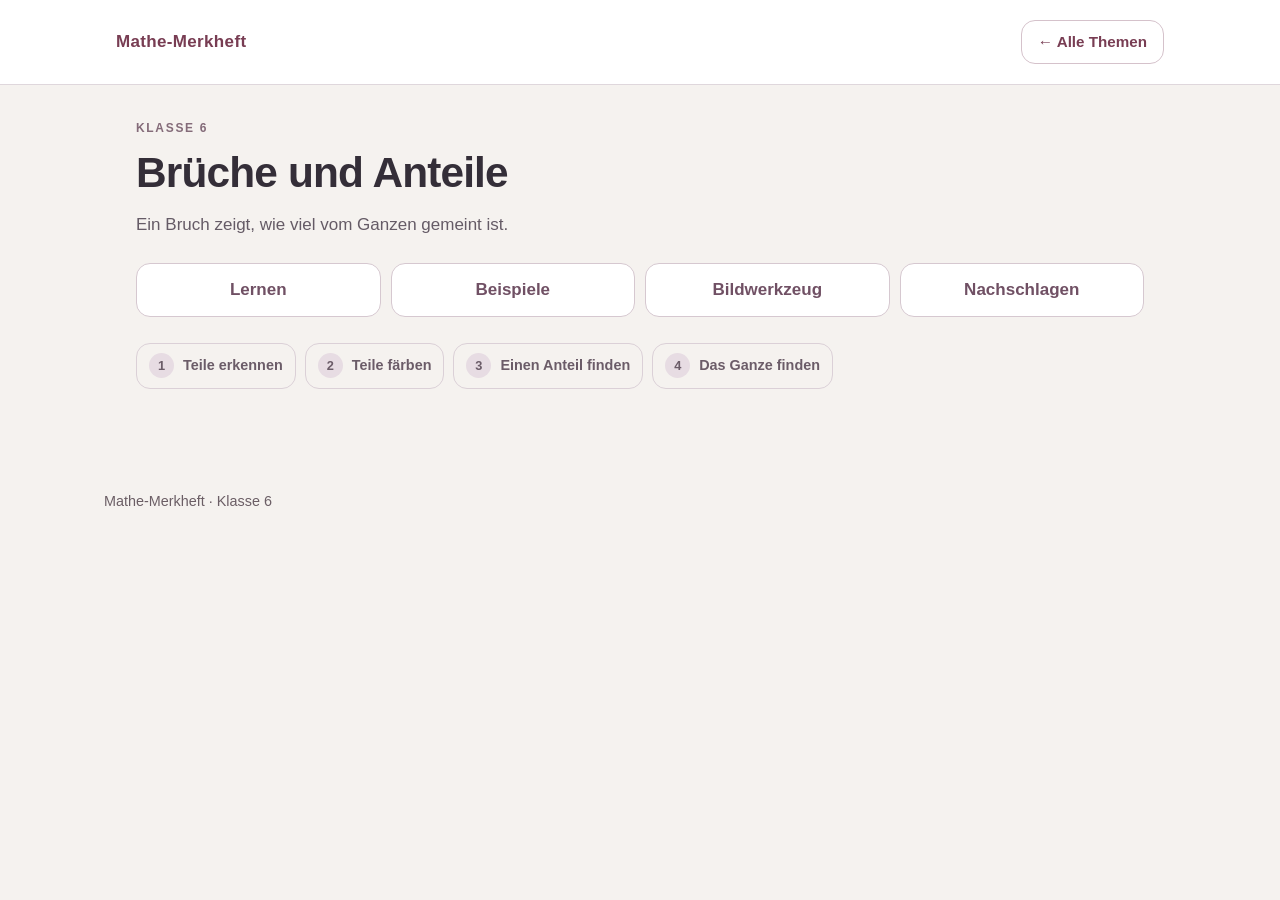
==== commit 0ef2a594: "Fachkorrekturen in brueche.html ohne alte Browser-Cacheversion laden" ====
--- a/brueche.html
+++ b/brueche.html
@@ -9,4 +9,4 @@
 <section id="tool-pane" hidden><div class="tool-note">Hier kannst du eigene Zahlen ausprobieren.</div><section id="werkzeug" class="lab"><h2>Das Bild verändern</h2></section></section>
 <section id="reference-pane" hidden></section>
 <noscript>Bitte aktiviere JavaScript, damit du die Bilder und Rechenschritte sehen kannst.</noscript></main><footer>Mathe-Merkheft · Klasse 6</footer>
-<script src="course-data.js?v=20261031r21" defer></script><script src="bildlabor.js?v=20261031r21" defer></script><script src="werkzeugbilder.js?v=20261031r21" defer></script><script src="anfasslabor.js?v=20261031r21" defer></script><script src="rechenbilder.js?v=20261031r21" defer></script><script src="erklaer-entscheidungen.js?v=20261104e2" defer></script><script src="course.js?v=20261104e2" defer></script></body></html>+<script src="course-data.js?v=20261104fach1" defer></script><script src="bildlabor.js?v=20261031r21" defer></script><script src="werkzeugbilder.js?v=20261031r21" defer></script><script src="anfasslabor.js?v=20261031r21" defer></script><script src="rechenbilder.js?v=20261031r21" defer></script><script src="erklaer-entscheidungen.js?v=20261104e2" defer></script><script src="course.js?v=20261104e2" defer></script></body></html>
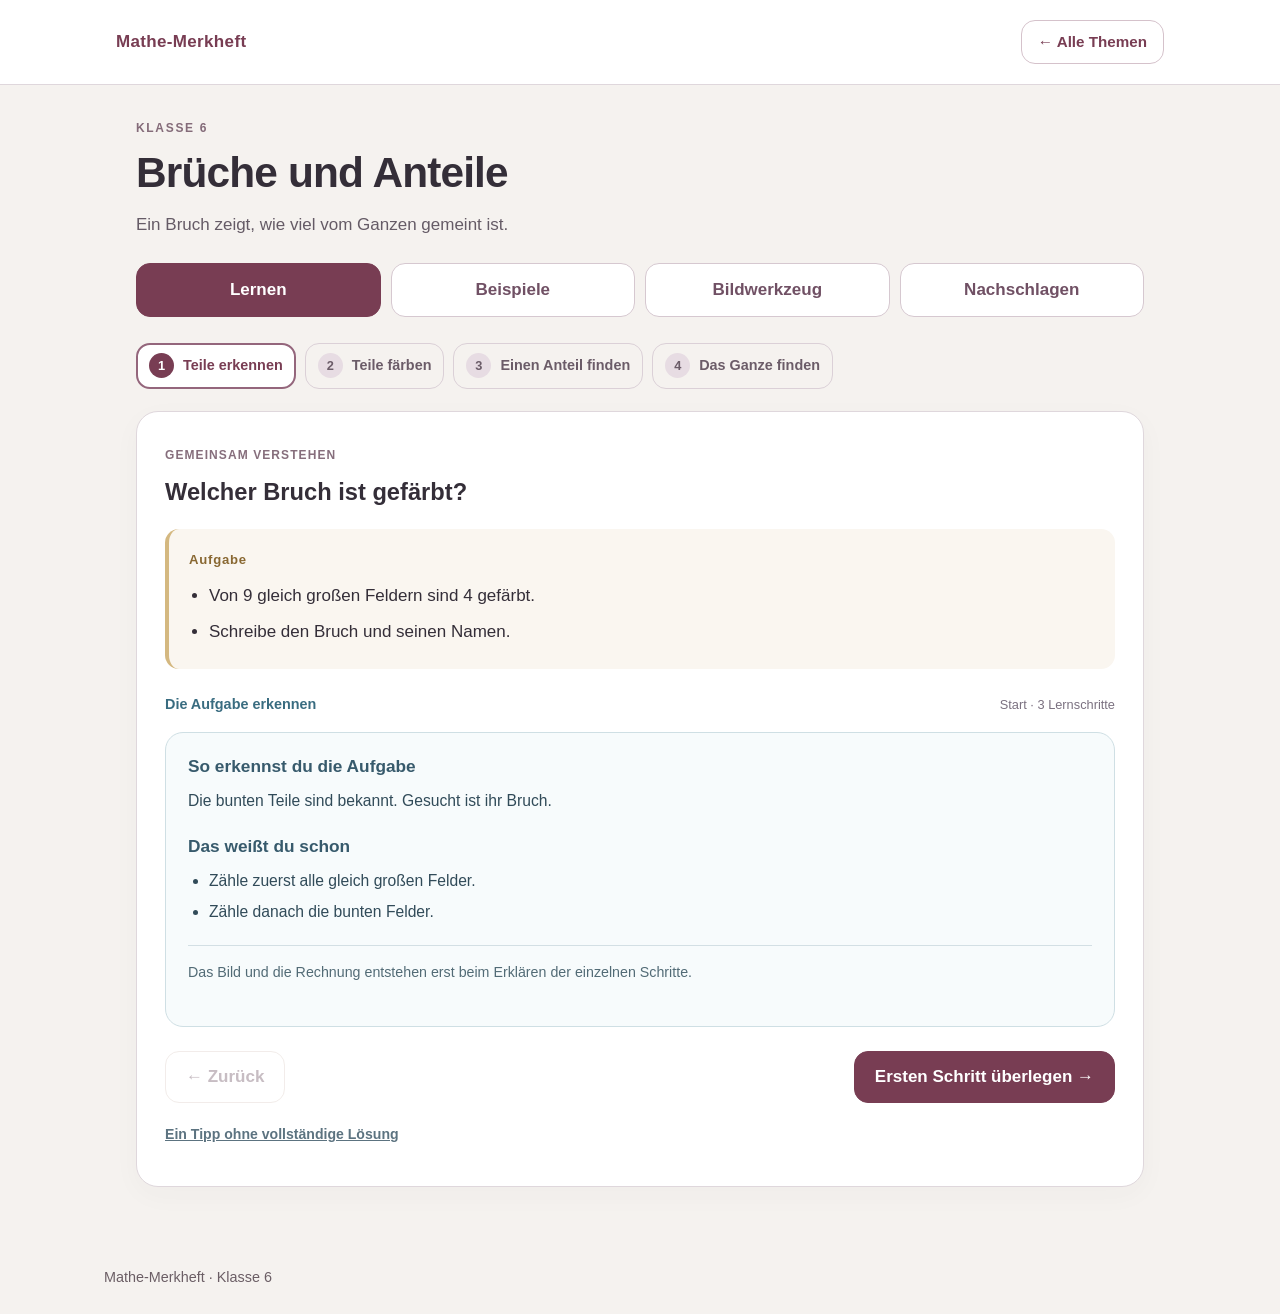
==== commit 6b8ec244: "Browser-Cache: geprüfte Lernsteuerung und schulnahe Größen-Ergänzungen neu laden" ====
--- a/brueche.html
+++ b/brueche.html
@@ -9,4 +9,4 @@
 <section id="tool-pane" hidden><div class="tool-note">Hier kannst du eigene Zahlen ausprobieren.</div><section id="werkzeug" class="lab"><h2>Das Bild verändern</h2></section></section>
 <section id="reference-pane" hidden></section>
 <noscript>Bitte aktiviere JavaScript, damit du die Bilder und Rechenschritte sehen kannst.</noscript></main><footer>Mathe-Merkheft · Klasse 6</footer>
-<script src="course-data.js?v=20261104fach1" defer></script><script src="bildlabor.js?v=20261031r21" defer></script><script src="werkzeugbilder.js?v=20261031r21" defer></script><script src="anfasslabor.js?v=20261031r21" defer></script><script src="rechenbilder.js?v=20261031r21" defer></script><script src="erklaer-entscheidungen.js?v=20261104e2" defer></script><script src="course.js?v=20261104e2" defer></script></body></html>+<script src="course-data.js?v=20261104fach2" defer></script><script src="bildlabor.js?v=20261031r21" defer></script><script src="werkzeugbilder.js?v=20261031r21" defer></script><script src="anfasslabor.js?v=20261031r21" defer></script><script src="rechenbilder.js?v=20261031r21" defer></script><script src="erklaer-entscheidungen.js?v=20261104e2" defer></script><script src="course.js?v=20261104e3" defer></script></body></html>
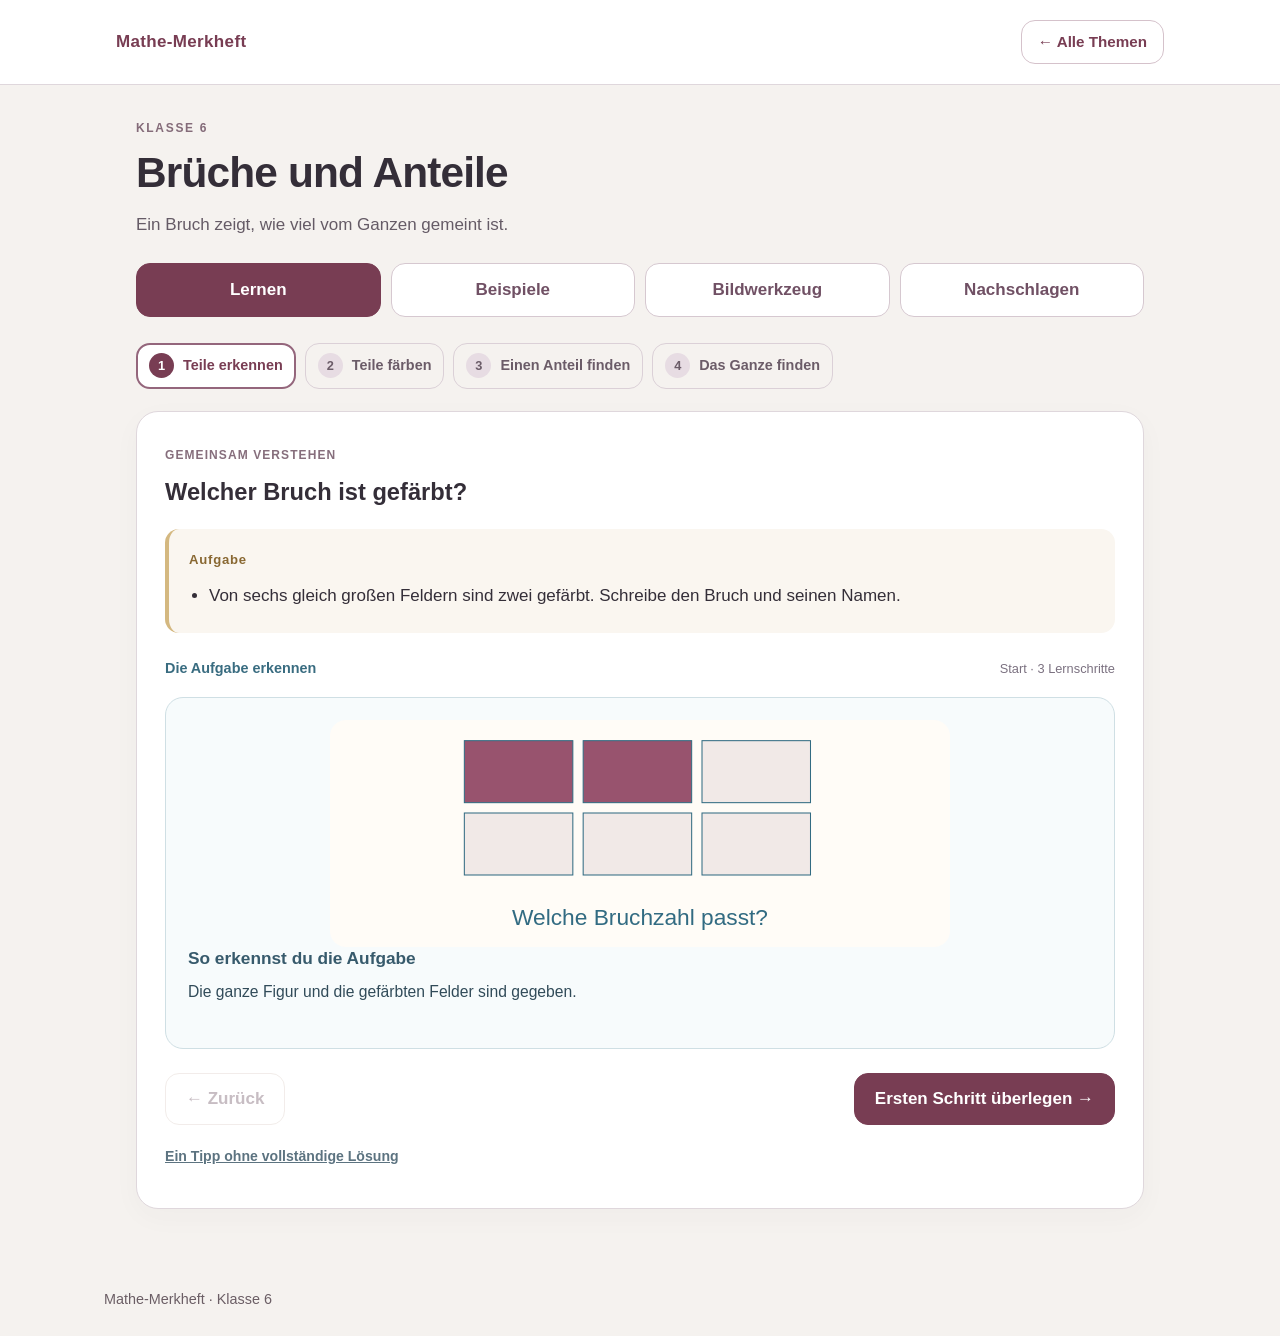
==== commit 3738c9ff: "Alle neun Themen auf kanonische Phasendaten und gemeinsame Lernsteuerung umstellen" ====
--- a/brueche.html
+++ b/brueche.html
@@ -1,6 +1,6 @@
 <!doctype html>
 <html lang="de"><head><meta charset="utf-8"><meta name="viewport" content="width=device-width,initial-scale=1"><title>Brüche und Anteile · Mathe-Merkheft</title>
-<link rel="stylesheet" href="merkheft.css?v=20261031r21"><link rel="stylesheet" href="bildlabor.css?v=20261031r21"><link rel="stylesheet" href="anfasslabor.css?v=20261031r21"><link rel="stylesheet" href="rechenbilder.css?v=20261031r21"><link rel="stylesheet" href="course.css?v=20261104e2"></head>
+<link rel="stylesheet" href="merkheft.css?v=20261031r21"><link rel="stylesheet" href="bildlabor.css?v=20261031r21"><link rel="stylesheet" href="anfasslabor.css?v=20261031r21"><link rel="stylesheet" href="rechenbilder.css?v=20261031r21"><link rel="stylesheet" href="course.css?v=20261104gesamt1"></head>
 <body data-topic="brueche" class="course-page"><header><div class="course-top"><a href="index.html" class="brand">Mathe-Merkheft</a><a href="index.html" class="home-link">← Alle Themen</a></div></header>
 <main id="course-main"><div class="course-heading"><span class="course-kicker">KLASSE 6</span><h1>Brüche und Anteile</h1><p id="course-goal"></p></div>
 <nav class="course-tabs" aria-label="Bereich wählen"><button type="button" data-mode="learn" aria-controls="learn-pane">Lernen</button><button type="button" data-mode="examples" aria-controls="examples-pane">Beispiele</button><button type="button" data-mode="tool" aria-controls="tool-pane">Bildwerkzeug</button><button type="button" data-mode="reference" aria-controls="reference-pane">Nachschlagen</button></nav>
@@ -9,4 +9,4 @@
 <section id="tool-pane" hidden><div class="tool-note">Hier kannst du eigene Zahlen ausprobieren.</div><section id="werkzeug" class="lab"><h2>Das Bild verändern</h2></section></section>
 <section id="reference-pane" hidden></section>
 <noscript>Bitte aktiviere JavaScript, damit du die Bilder und Rechenschritte sehen kannst.</noscript></main><footer>Mathe-Merkheft · Klasse 6</footer>
-<script src="course-data.js?v=20261104fach2" defer></script><script src="bildlabor.js?v=20261031r21" defer></script><script src="werkzeugbilder.js?v=20261031r21" defer></script><script src="anfasslabor.js?v=20261031r21" defer></script><script src="rechenbilder.js?v=20261031r21" defer></script><script src="erklaer-entscheidungen.js?v=20261104e2" defer></script><script src="course.js?v=20261104e3" defer></script></body></html>+<script src="course-data.js?v=20261104gesamt1" defer></script><script src="bildlabor.js?v=20261031r21" defer></script><script src="werkzeugbilder.js?v=20261031r21" defer></script><script src="anfasslabor.js?v=20261031r21" defer></script><script src="rechenbilder.js?v=20261031r21" defer></script><script src="startbilder.js?v=20261104gesamt1" defer></script><script src="course.js?v=20261104gesamt1" defer></script></body></html>
--- a/course.css
+++ b/course.css
@@ -125,3 +125,21 @@
 .think-start-length{display:grid;grid-template-columns:70px minmax(0,1fr) 70px;align-items:center;gap:11px;font-size:.98rem;font-weight:bold;color:#426d7d}
 .think-length-bar{height:21px;border:2px solid #578599;border-radius:7px;background:repeating-linear-gradient(to right,#cfe4ed 0,#cfe4ed 9%,#e8f2f6 9%,#e8f2f6 10%)}
 @media(max-width:500px){.think-start-quarters span{height:52px}.think-start-length{grid-template-columns:50px minmax(0,1fr) 50px;font-size:.83rem;gap:5px}}
+
+/* Gemeinsame Lesereihenfolge und Verlauf für alle neun Kapitel. */
+.paint-board{grid-template-columns:repeat(var(--paint-columns,6),minmax(0,1fr))}
+.think-history{margin-top:16px;border-top:1px solid var(--course-line);padding:12px 0}
+.think-history summary{cursor:pointer;min-height:44px;color:#783d53;font-weight:bold}
+.think-history .school-calculation{margin:8px 0}
+.answered-question{font-weight:bold;color:#783d53}
+.step-explanation{margin:0 0 16px;padding:0 0 12px;border-top:0;border-bottom:1px solid #e7d9b7}
+.course-page button,.course-page select,.course-page input{touch-action:manipulation}
+.course-page summary:focus-visible{outline:3px solid #b684a1;outline-offset:4px}
+@media(max-width:360px){.course-page main{padding-inline:10px}.course-top{padding-inline:10px}.lesson-status{align-items:flex-start;flex-direction:column;gap:4px}.course-page .brand{max-width:150px}.lesson-actions button{overflow-wrap:anywhere}.think-start-length{font-size:.8rem}}
+@media print{.think-history{display:none}.think-trap{display:block!important}.lesson-card,.reference-card{break-inside:avoid}.course-page .school-calculation{font-size:12pt}}
+
+.print-pattern{display:none}
+.reference-patterns ul{columns:2;column-gap:30px}.reference-patterns li{break-inside:avoid}
+.reference-card a{color:#783d53;text-underline-offset:3px}
+@media(max-width:650px){.reference-patterns ul{columns:1}}
+@media print{.print-pattern{display:block}.reference-decide,.reference-patterns,.reference-mistakes,.reference-details{display:none}.reference-core h2{font-size:16pt}.reference-core{break-inside:auto}.reference-core li{margin:4pt 0}}
